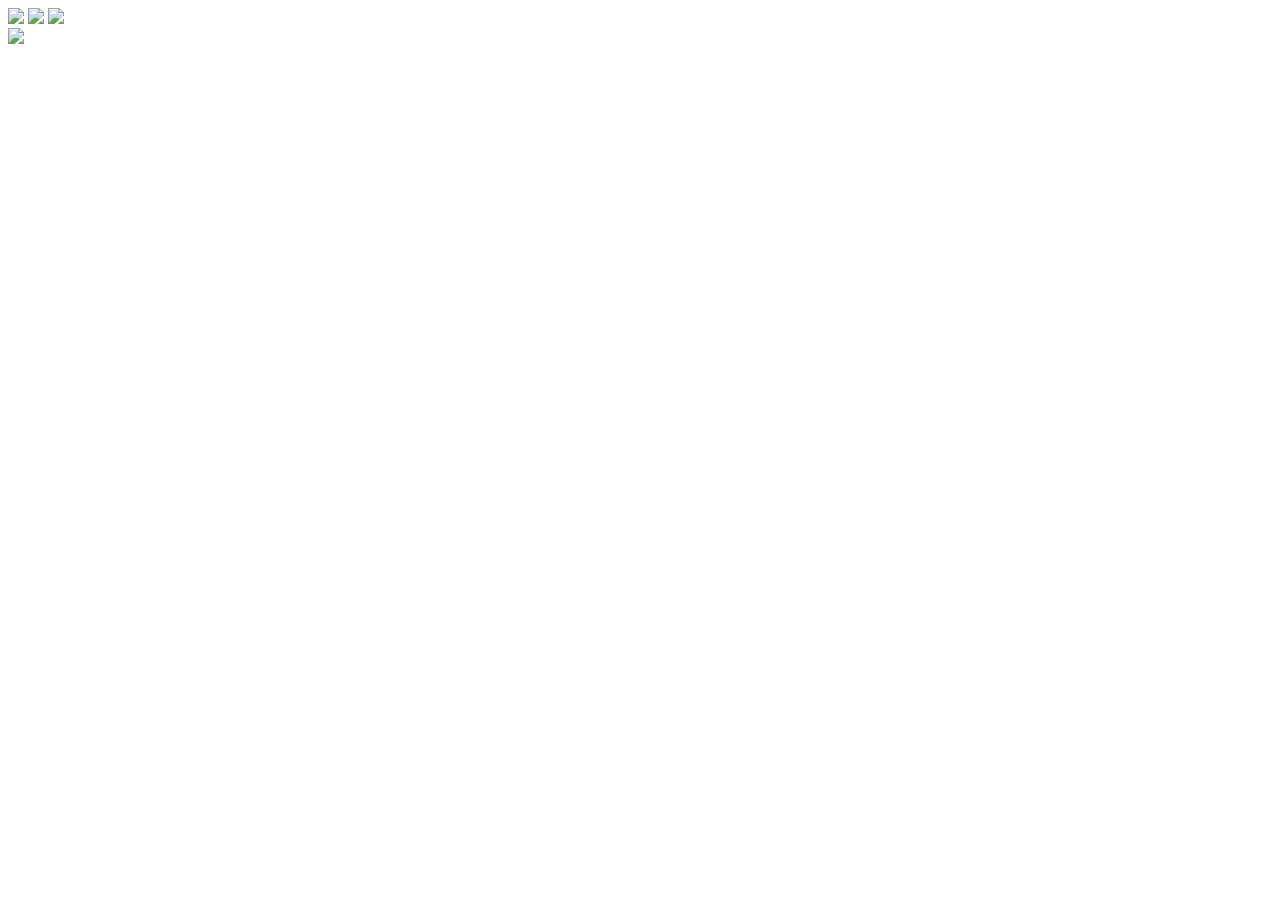
==== projects/audi-app.html @ a9d40728 "first commit" ====
<!DOCTYPE html>
<html >
<head>
  <meta charset="UTF-8">
  <title>Audi App</title>
</head>

<body>
  <div class="container">
  <img src="http://res.cloudinary.com/chaliboo/image/upload/v1483744256/champion/champ1.jpg" class="img-responsive"/>
    <img src="http://res.cloudinary.com/chaliboo/image/upload/v1483744406/champion/champ2.jpg" class="img-responsive"/>
  <img src="http://res.cloudinary.com/chaliboo/image/upload/v1483744523/champion/champ3.jpg" class="img-responsive"/>
   <div class="vid-container">
     <div id="yt1" class="video" data-videoID="PWfMw_fS2FU"></div>
  </div>
  <img src="http://res.cloudinary.com/chaliboo/image/upload/v1483744520/champion/champ4.jpg" class="img-responsive"/>
</div>
<script>
  onYouTubeIframeAPIReady();
</script>
</body>
</html>
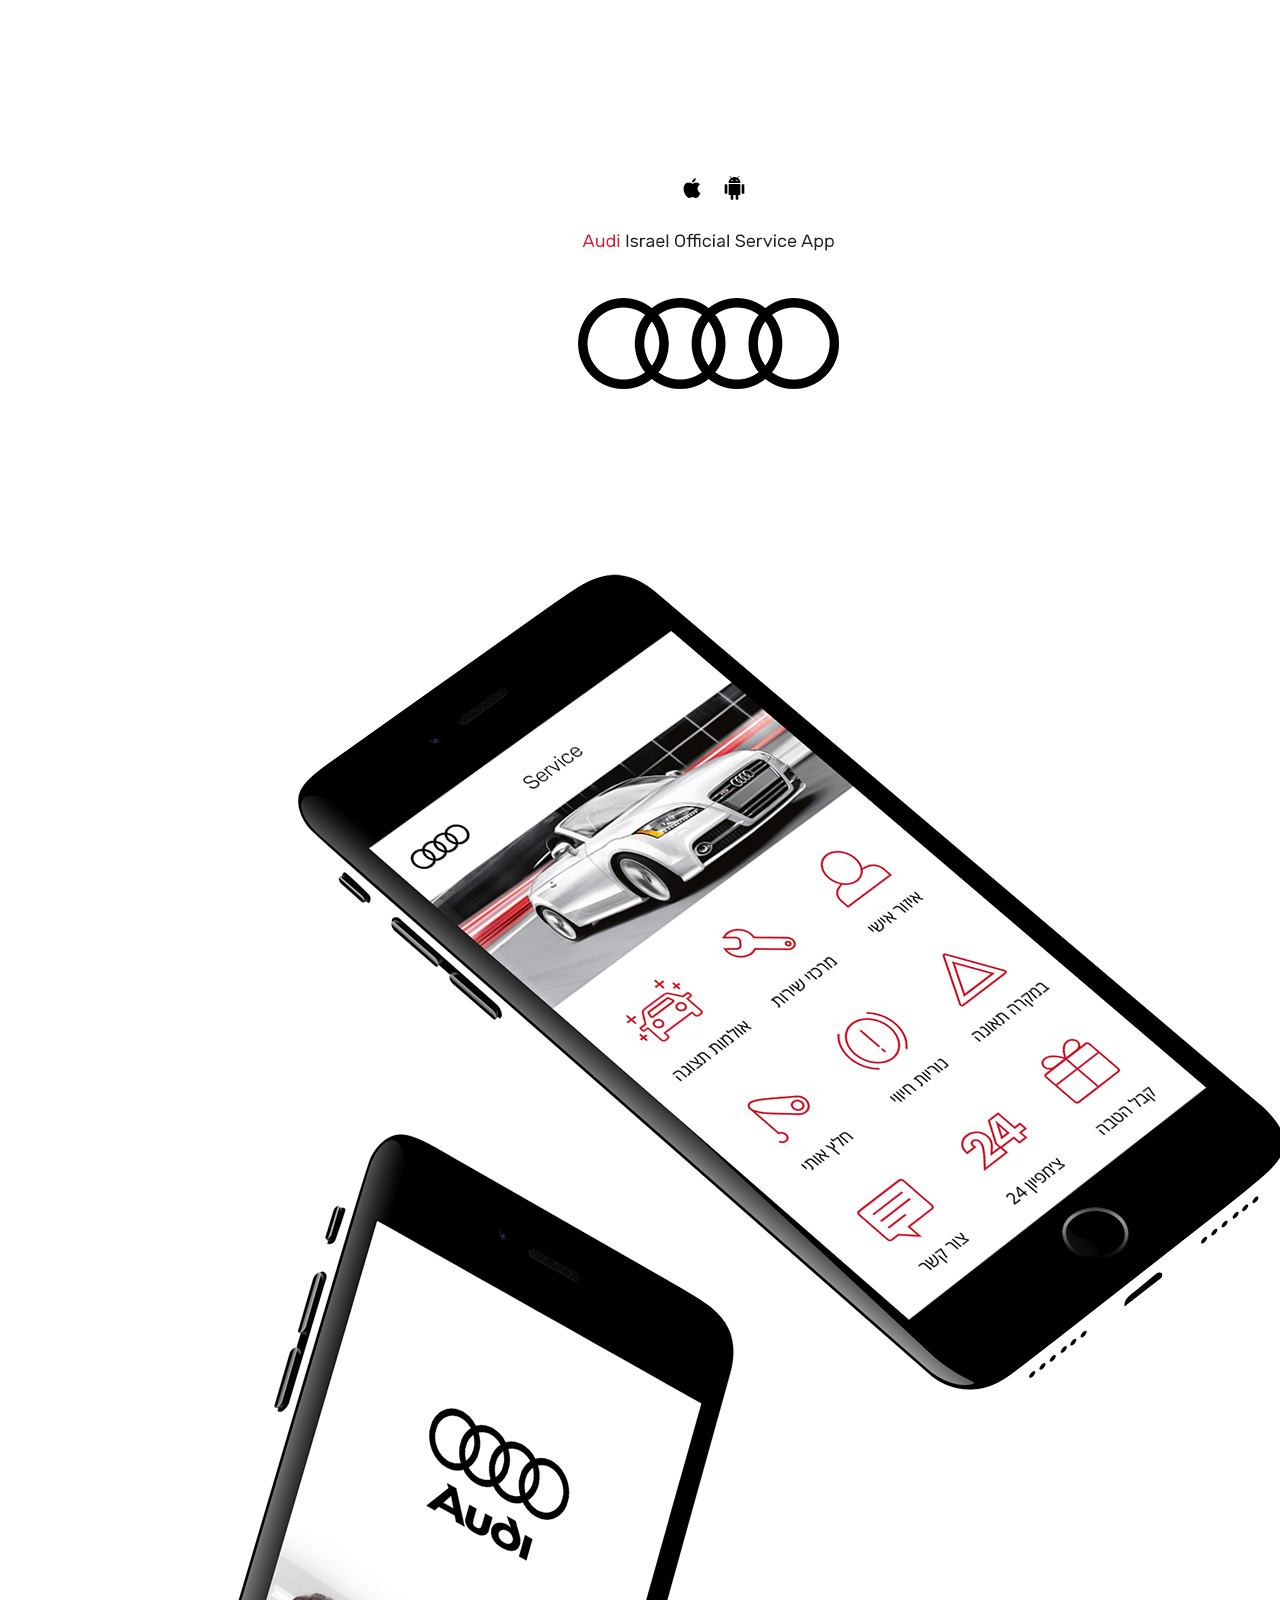
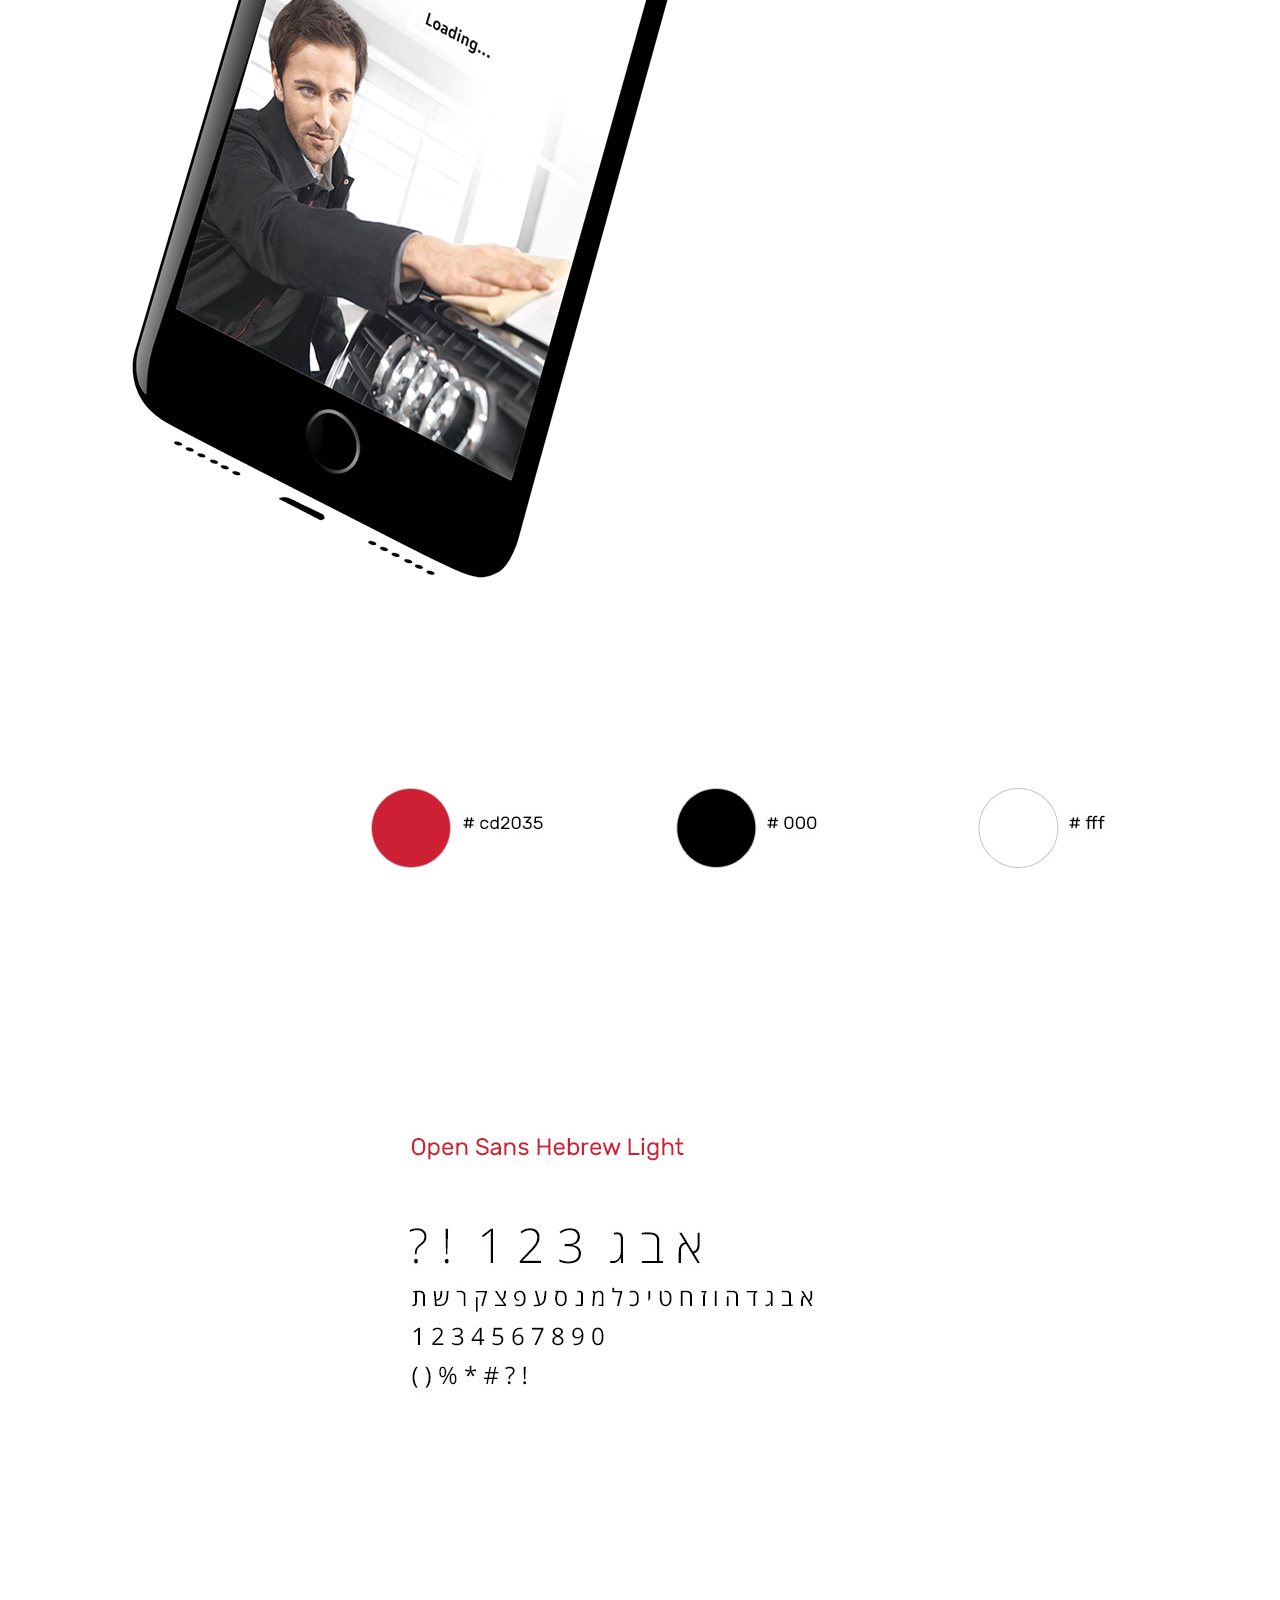
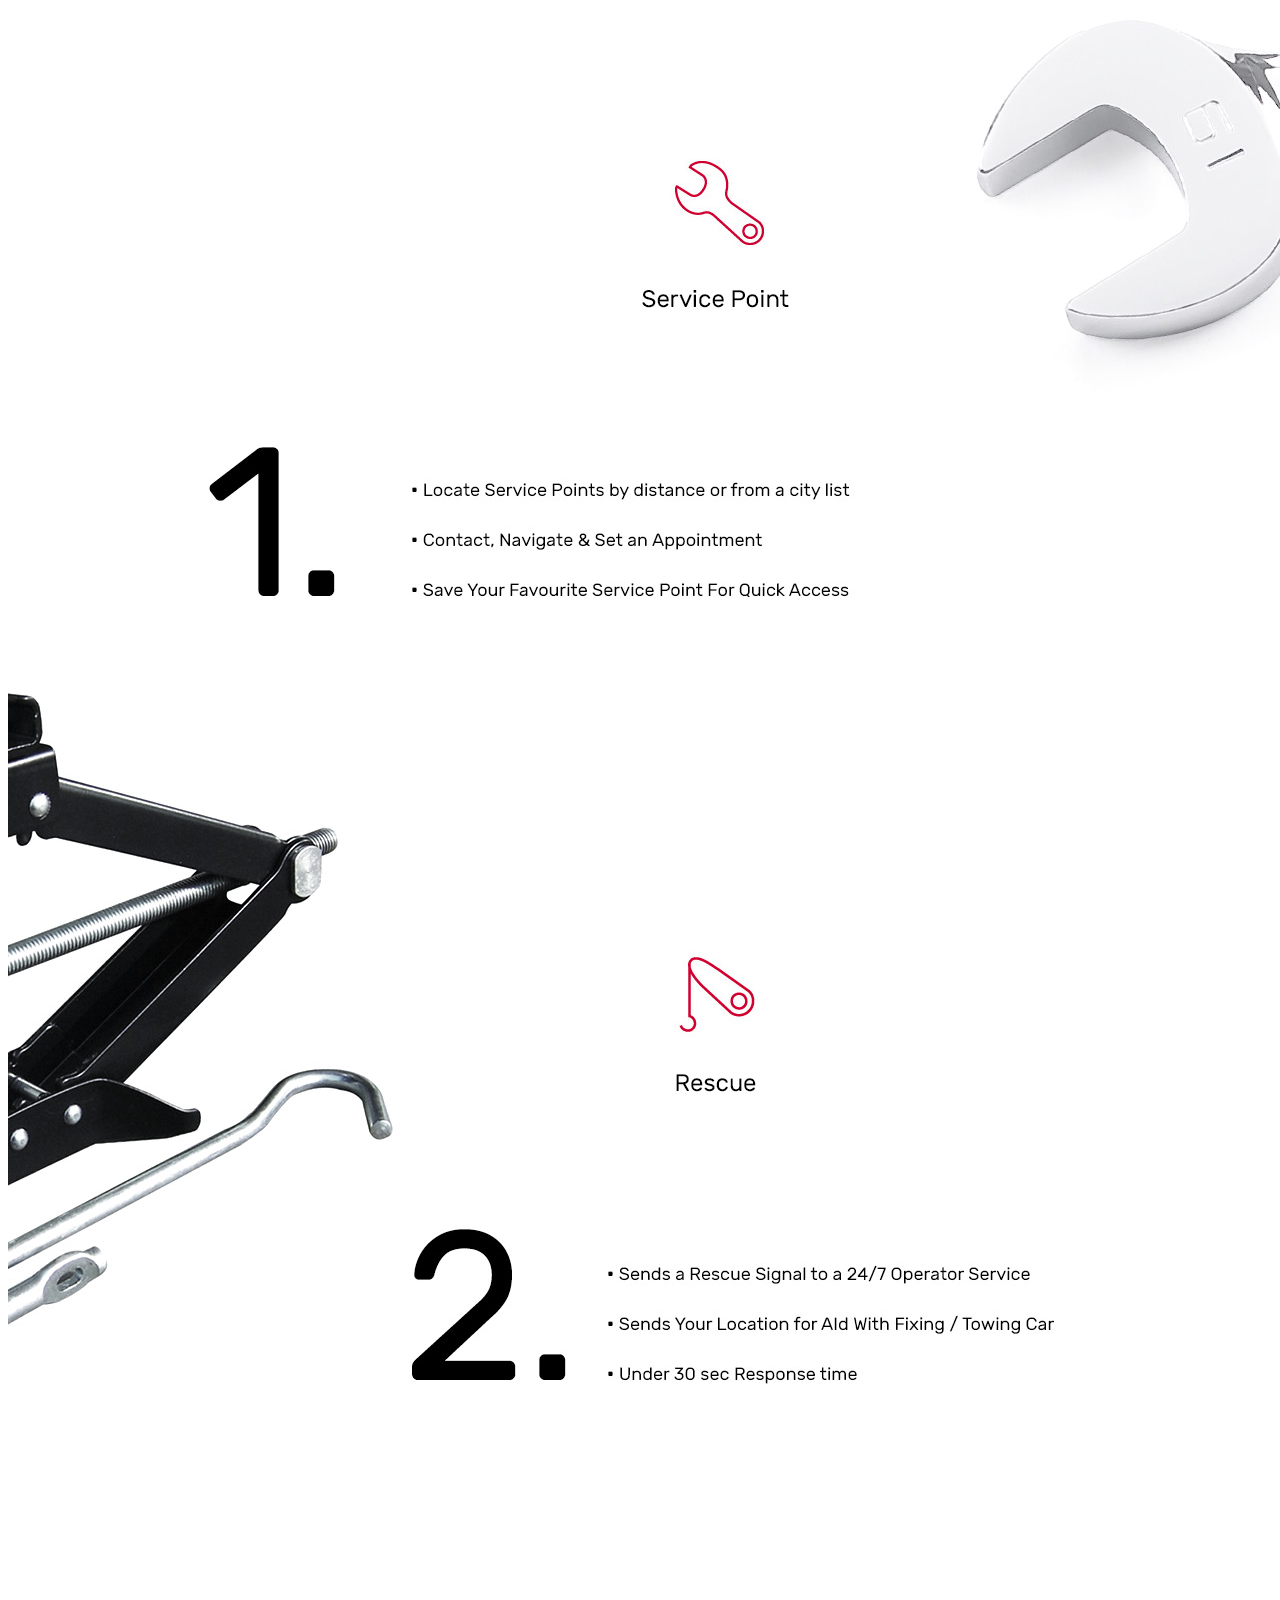
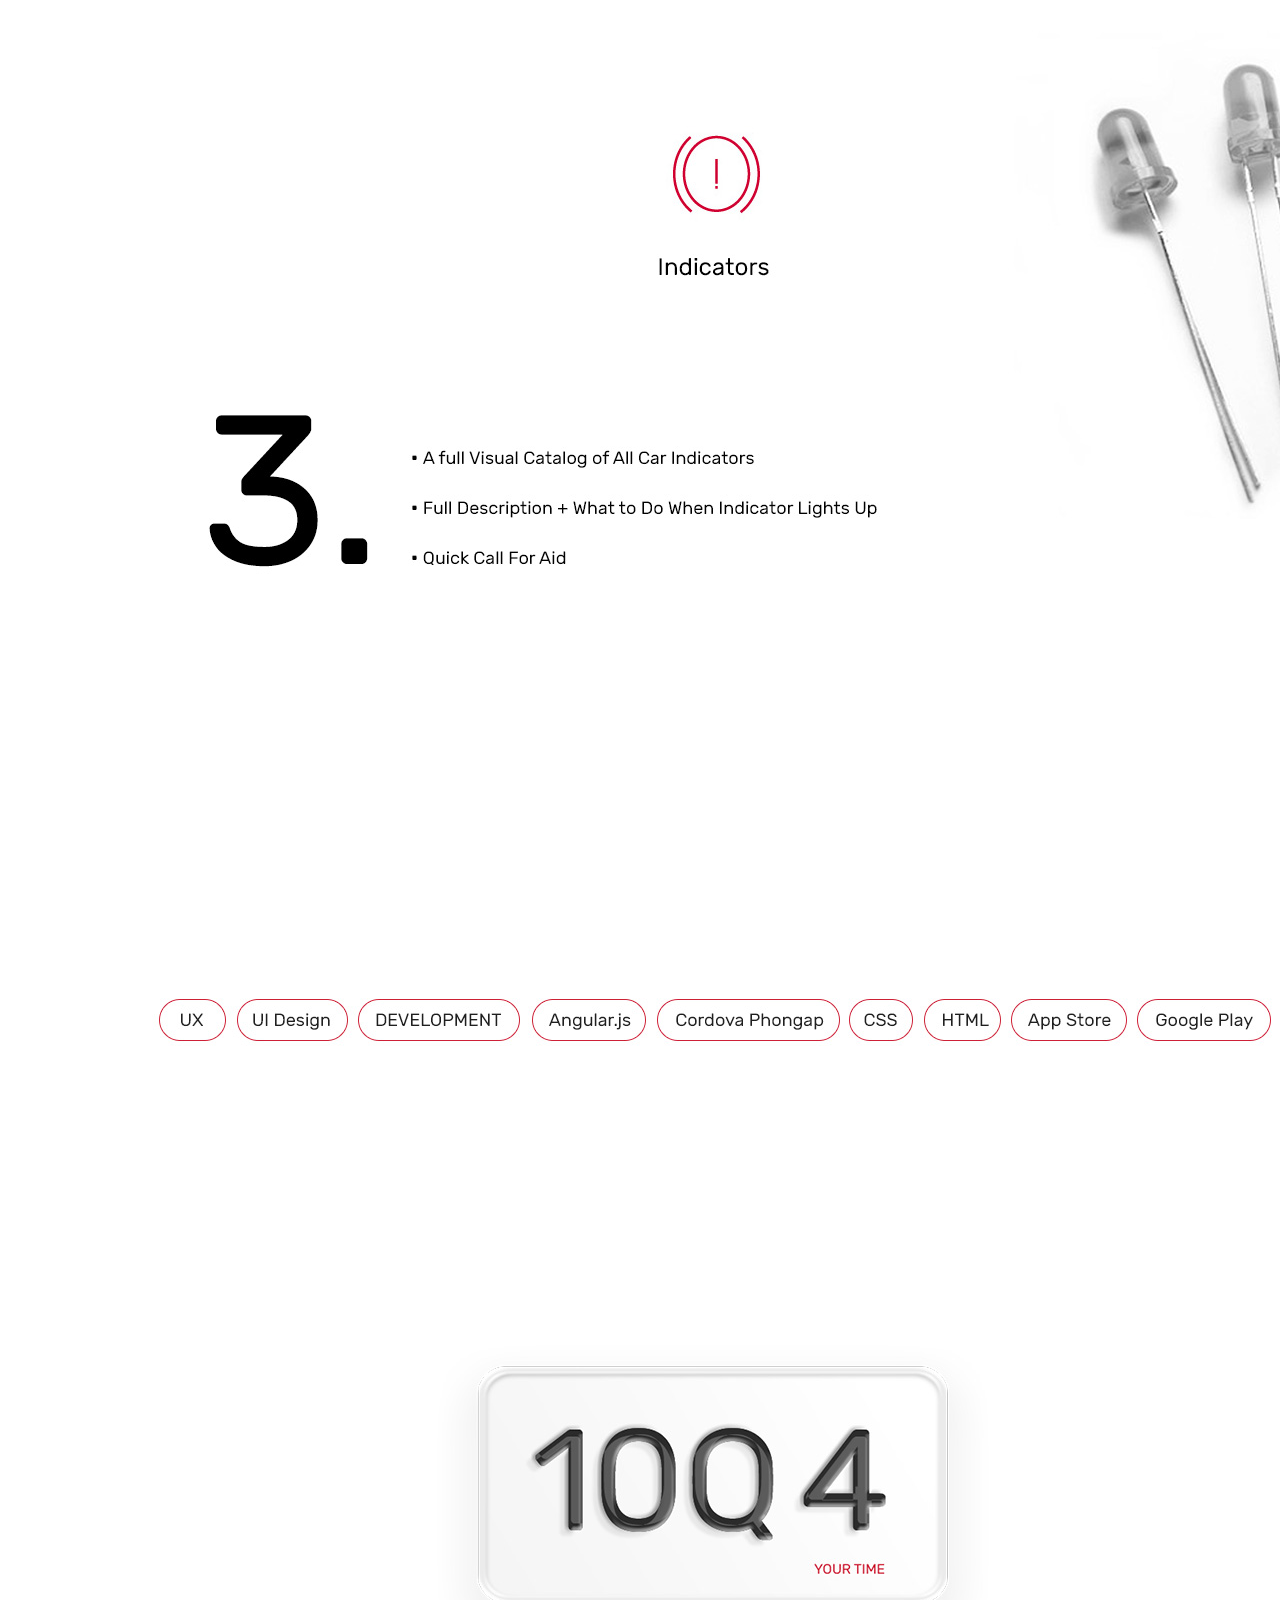
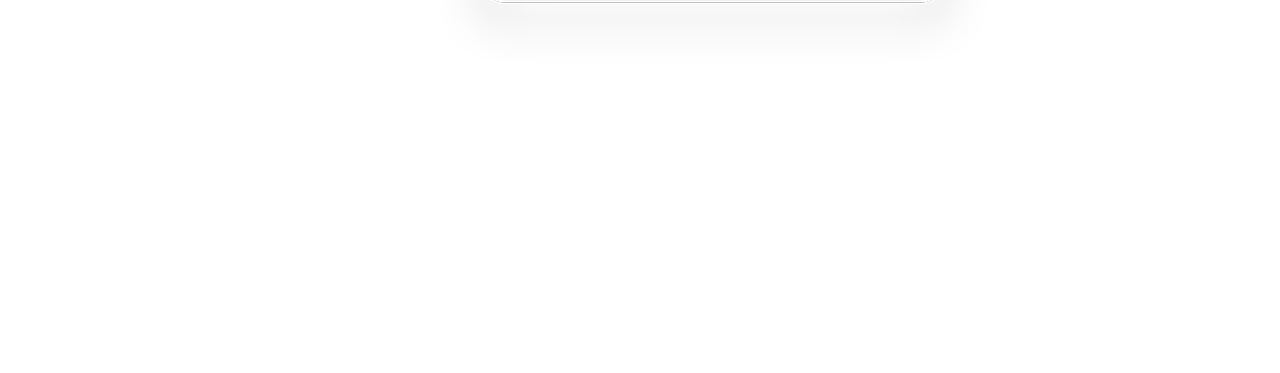
==== commit 08a724f7: "changed assets to serve locly" ====
--- a/projects/audi-app.html
+++ b/projects/audi-app.html
@@ -7,13 +7,13 @@
 
 <body>
   <div class="container">
-  <img src="http://res.cloudinary.com/chaliboo/image/upload/v1483744256/champion/champ1.jpg" class="img-responsive"/>
-    <img src="http://res.cloudinary.com/chaliboo/image/upload/v1483744406/champion/champ2.jpg" class="img-responsive"/>
-  <img src="http://res.cloudinary.com/chaliboo/image/upload/v1483744523/champion/champ3.jpg" class="img-responsive"/>
+  <img src="../img/champion/champ1.jpg" class="img-responsive"/>
+    <img src="../img/champion/champ2.jpg" class="img-responsive"/>
+  <img src="../img/champion/champ3.jpg" class="img-responsive"/>
    <div class="vid-container">
      <div id="yt1" class="video" data-videoID="PWfMw_fS2FU"></div>
   </div>
-  <img src="http://res.cloudinary.com/chaliboo/image/upload/v1483744520/champion/champ4.jpg" class="img-responsive"/>
+  <img src="../img/champion/champ4.jpg" class="img-responsive"/>
 </div>
 <script>
   onYouTubeIframeAPIReady();
